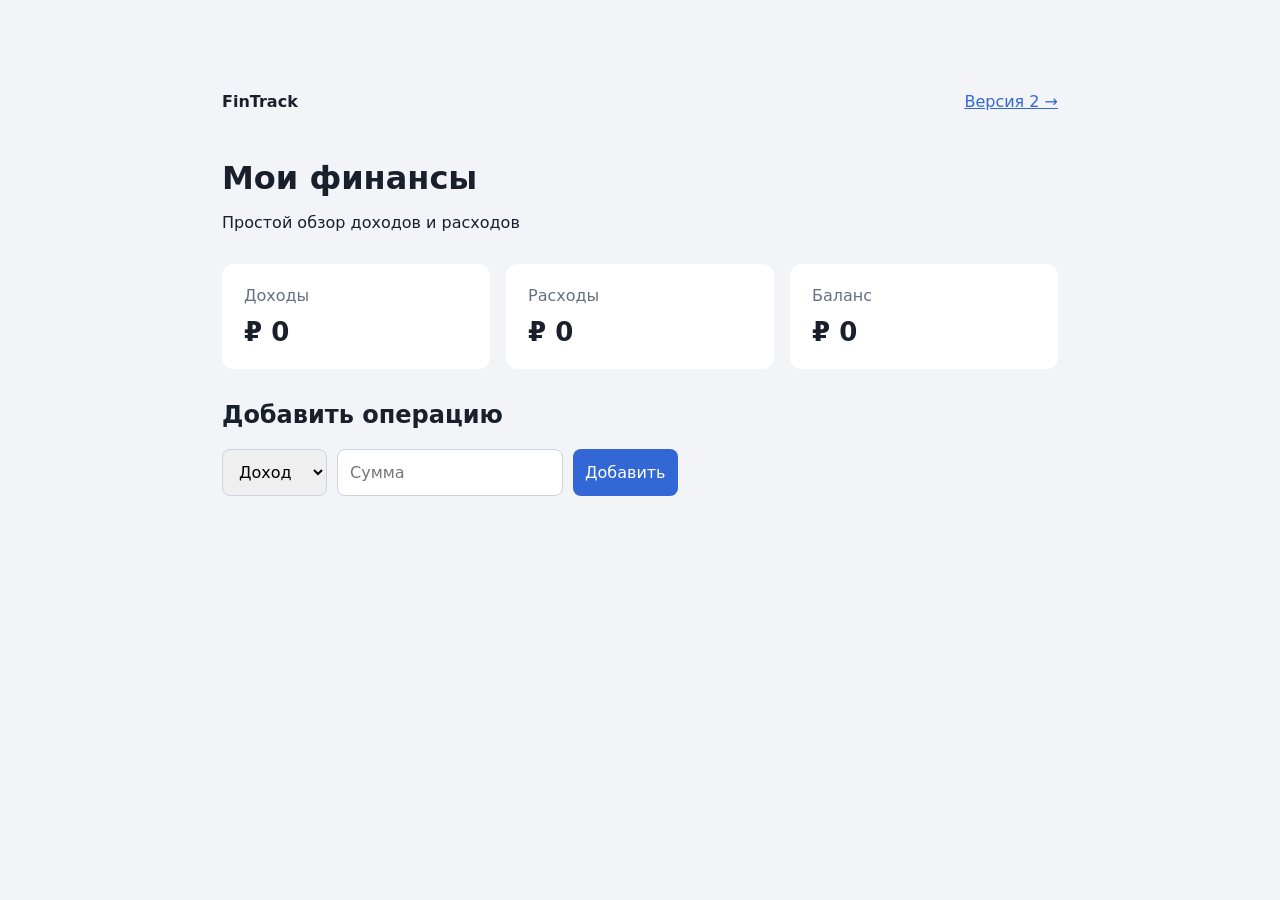
==== templates/v1.html @ 82d89059 "Add Finance Tracker V1" ====
<!doctype html><html lang="ru"><meta charset="utf-8"><meta name="viewport" content="width=device-width"><title>Finance Tracker V1</title><link rel="stylesheet" href="/static/style.css"><body><main><nav><b>FinTrack</b><a href="/?v=2">Версия 2 →</a></nav><h1>Мои финансы</h1><p>Простой обзор доходов и расходов</p><section class="cards"><article>Доходы<strong id="income">₽ 0</strong></article><article>Расходы<strong id="expenses">₽ 0</strong></article><article>Баланс<strong id="balance">₽ 0</strong></article></section><h2>Добавить операцию</h2><form><select id="type"><option value="income">Доход</option><option value="expenses">Расход</option></select><input id="amount" type="number" min="0.01" step="0.01" placeholder="Сумма" required><button>Добавить</button></form><p id="message"></p><script src="/static/app.js"></script></main></body></html>
---- static/style.css ----
*{box-sizing:border-box}body{margin:0;background:#f2f4f8;color:#19202b;font:16px system-ui}main{max-width:900px;margin:60px auto;padding:32px}nav{display:flex;justify-content:space-between}a{color:#3267d5}h1{margin:48px 0 4px}.cards{display:grid;grid-template-columns:repeat(3,1fr);gap:16px;margin:32px 0}.cards article{background:white;border-radius:12px;padding:22px;color:#667085}.cards strong{display:block;color:#19202b;font-size:26px;margin-top:12px}form{display:flex;gap:10px}input,select,button{padding:12px;border:1px solid #ccd2dc;border-radius:8px;font:inherit}button{background:#3267d5;color:white;border:0;cursor:pointer}.v2{background:#10211f;color:#effaf2}.v2 a{color:#86efac}.v2 .cards article{background:#193832;color:#b4d7c7}.v2 .cards strong{color:#86efac}.v2 input,.v2 select{background:#193832;color:white;border-color:#426b5c}@media(max-width:600px){main{margin:12px;padding:20px}.cards{grid-template-columns:1fr}form{flex-wrap:wrap}}
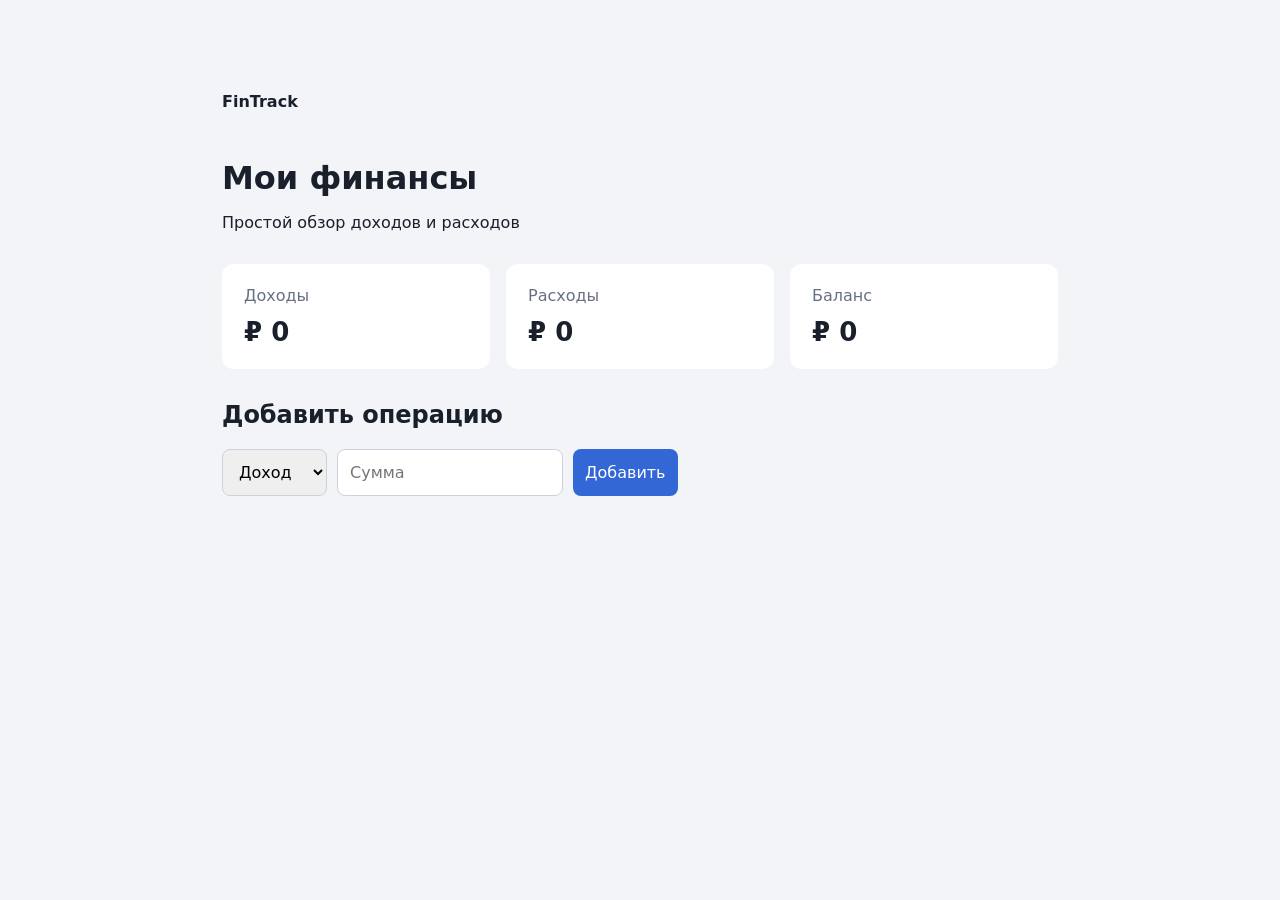
==== commit 870c95e4: "Add a separate V1 deploy pipeline Both layouts now live in the repo and the APP_VERSION env picks th" ====
--- a/templates/v1.html
+++ b/templates/v1.html
@@ -1 +1,32 @@
-<!doctype html><html lang="ru"><meta charset="utf-8"><meta name="viewport" content="width=device-width"><title>Finance Tracker V1</title><link rel="stylesheet" href="/static/style.css"><body><main><nav><b>FinTrack</b><a href="/?v=2">Версия 2 →</a></nav><h1>Мои финансы</h1><p>Простой обзор доходов и расходов</p><section class="cards"><article>Доходы<strong id="income">₽ 0</strong></article><article>Расходы<strong id="expenses">₽ 0</strong></article><article>Баланс<strong id="balance">₽ 0</strong></article></section><h2>Добавить операцию</h2><form><select id="type"><option value="income">Доход</option><option value="expenses">Расход</option></select><input id="amount" type="number" min="0.01" step="0.01" placeholder="Сумма" required><button>Добавить</button></form><p id="message"></p><script src="/static/app.js"></script></main></body></html>
+<!doctype html>
+<html lang="ru">
+<head>
+  <meta charset="utf-8">
+  <meta name="viewport" content="width=device-width">
+  <title>Finance Tracker V1</title>
+  <link rel="stylesheet" href="/static/style.css">
+</head>
+<body>
+  <main>
+    <nav><b>FinTrack</b></nav>
+    <h1>Мои финансы</h1>
+    <p>Простой обзор доходов и расходов</p>
+    <section class="cards">
+      <article>Доходы<strong id="income">₽ 0</strong></article>
+      <article>Расходы<strong id="expenses">₽ 0</strong></article>
+      <article>Баланс<strong id="balance">₽ 0</strong></article>
+    </section>
+    <h2>Добавить операцию</h2>
+    <form>
+      <select id="type">
+        <option value="income">Доход</option>
+        <option value="expenses">Расход</option>
+      </select>
+      <input id="amount" type="number" min="0.01" step="0.01" placeholder="Сумма" required>
+      <button>Добавить</button>
+    </form>
+    <p id="message"></p>
+  </main>
+  <script src="/static/app.js"></script>
+</body>
+</html>
--- a/static/style.css
+++ b/static/style.css
@@ -1 +1,149 @@
-*{box-sizing:border-box}body{margin:0;background:#f2f4f8;color:#19202b;font:16px system-ui}main{max-width:900px;margin:60px auto;padding:32px}nav{display:flex;justify-content:space-between}a{color:#3267d5}h1{margin:48px 0 4px}.cards{display:grid;grid-template-columns:repeat(3,1fr);gap:16px;margin:32px 0}.cards article{background:white;border-radius:12px;padding:22px;color:#667085}.cards strong{display:block;color:#19202b;font-size:26px;margin-top:12px}form{display:flex;gap:10px}input,select,button{padding:12px;border:1px solid #ccd2dc;border-radius:8px;font:inherit}button{background:#3267d5;color:white;border:0;cursor:pointer}.v2{background:#10211f;color:#effaf2}.v2 a{color:#86efac}.v2 .cards article{background:#193832;color:#b4d7c7}.v2 .cards strong{color:#86efac}.v2 input,.v2 select{background:#193832;color:white;border-color:#426b5c}@media(max-width:600px){main{margin:12px;padding:20px}.cards{grid-template-columns:1fr}form{flex-wrap:wrap}}
+* {
+  box-sizing: border-box;
+}
+
+body {
+  margin: 0;
+  background: #f2f4f8;
+  color: #19202b;
+  font: 16px system-ui;
+}
+
+main {
+  max-width: 900px;
+  margin: 60px auto;
+  padding: 32px;
+}
+
+nav {
+  display: flex;
+  justify-content: space-between;
+  align-items: center;
+}
+
+a {
+  color: #3267d5;
+}
+
+h1 {
+  margin: 48px 0 4px;
+}
+
+.cards {
+  display: grid;
+  grid-template-columns: repeat(3, 1fr);
+  gap: 16px;
+  margin: 32px 0;
+}
+
+.cards article {
+  background: #fff;
+  border-radius: 12px;
+  padding: 22px;
+  color: #667085;
+}
+
+.cards strong {
+  display: block;
+  color: #19202b;
+  font-size: 26px;
+  margin-top: 12px;
+}
+
+form {
+  display: flex;
+  gap: 10px;
+}
+
+input,
+select,
+button {
+  padding: 12px;
+  border: 1px solid #ccd2dc;
+  border-radius: 8px;
+  font: inherit;
+}
+
+button {
+  background: #3267d5;
+  color: #fff;
+  border: 0;
+  cursor: pointer;
+}
+
+.v2 {
+  background: #10211f;
+  color: #effaf2;
+}
+
+.v2 a {
+  color: #86efac;
+}
+
+.v2 .cards article {
+  background: #193832;
+  color: #b4d7c7;
+}
+
+.v2 .cards strong {
+  color: #86efac;
+}
+
+.v2 input,
+.v2 select {
+  background: #193832;
+  color: #fff;
+  border-color: #426b5c;
+}
+
+.v2 button {
+  background: #86efac;
+  color: #10211f;
+}
+
+.history {
+  margin-top: 32px;
+}
+
+.history table {
+  width: 100%;
+  border-collapse: collapse;
+  background: #193832;
+  border-radius: 12px;
+  overflow: hidden;
+}
+
+.history th,
+.history td {
+  padding: 12px 16px;
+  text-align: left;
+  border-bottom: 1px solid #426b5c;
+}
+
+.history th {
+  color: #b4d7c7;
+  font-weight: 600;
+}
+
+.history tbody tr:last-child td {
+  border-bottom: 0;
+}
+
+.history td:nth-child(3) {
+  font-variant-numeric: tabular-nums;
+}
+
+@media (max-width: 600px) {
+  main {
+    margin: 12px;
+    padding: 20px;
+  }
+
+  .cards {
+    grid-template-columns: 1fr;
+  }
+
+  form {
+    flex-wrap: wrap;
+  }
+}
